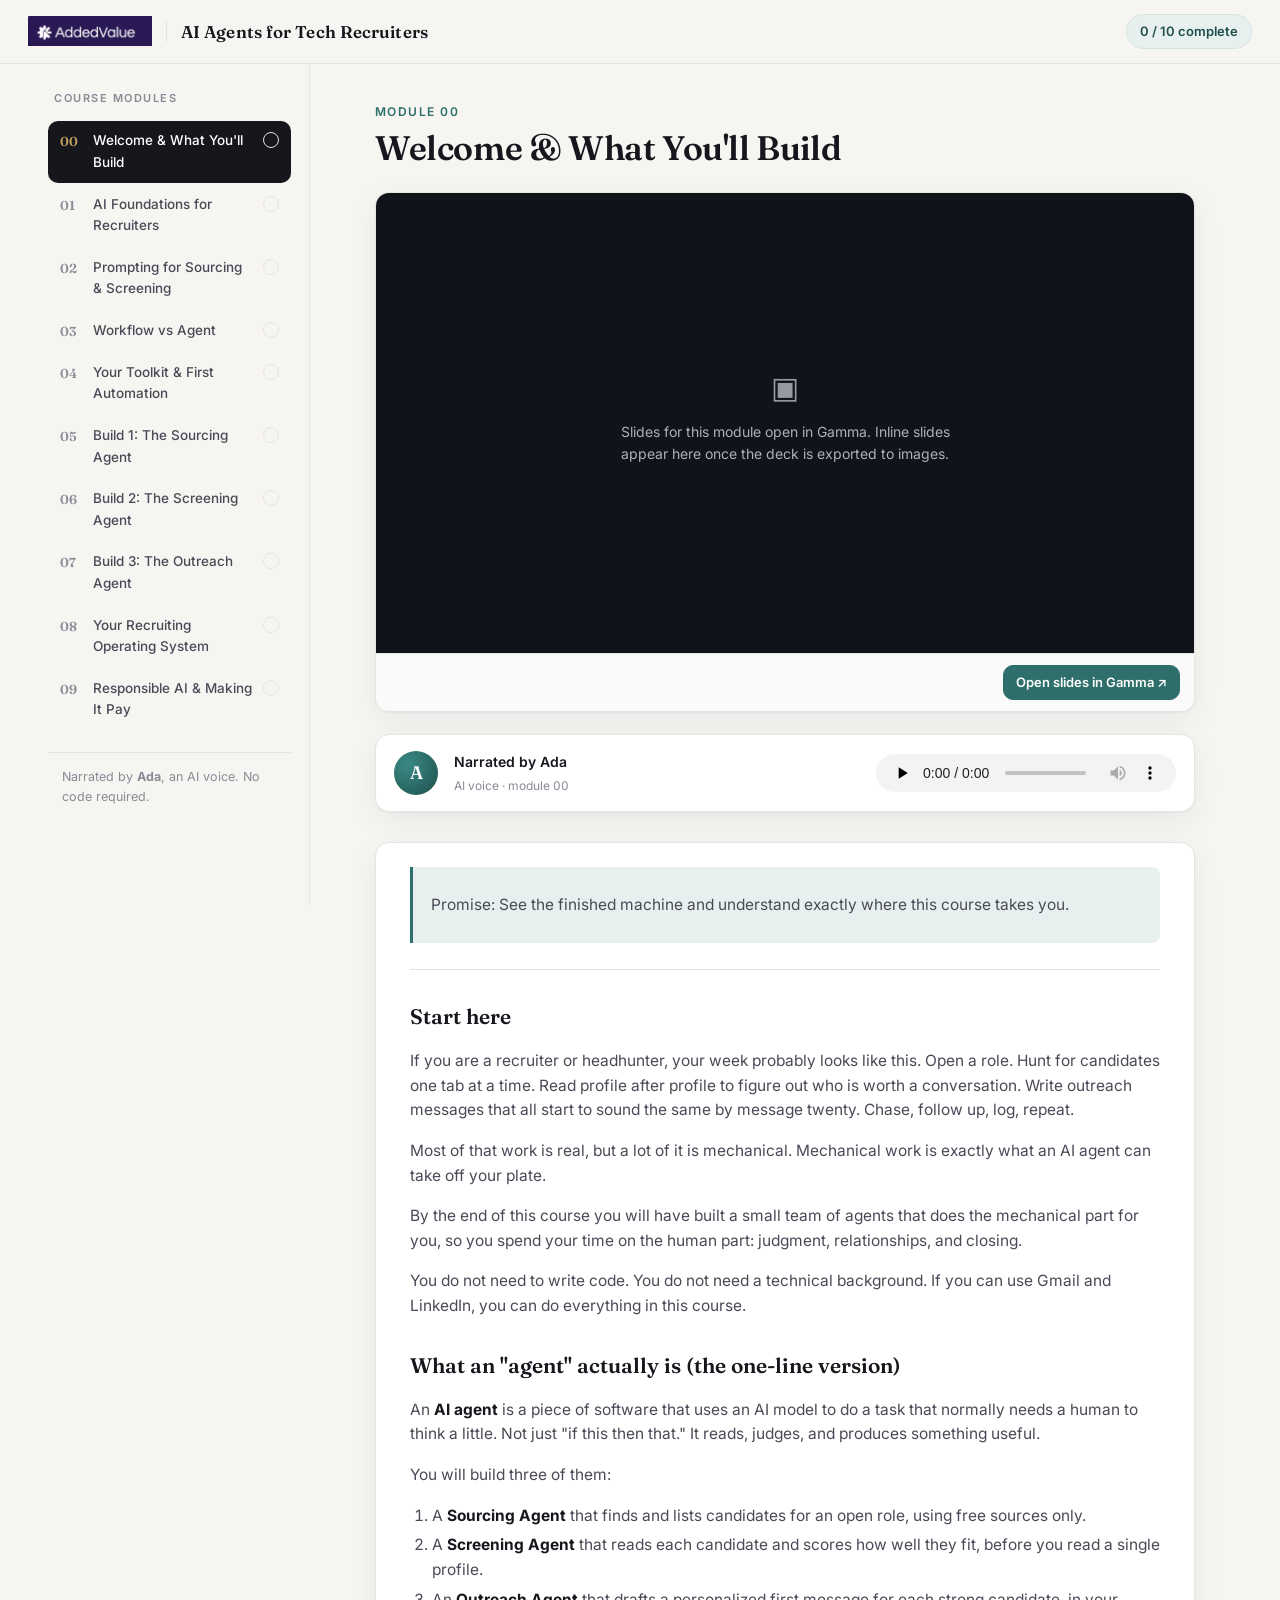
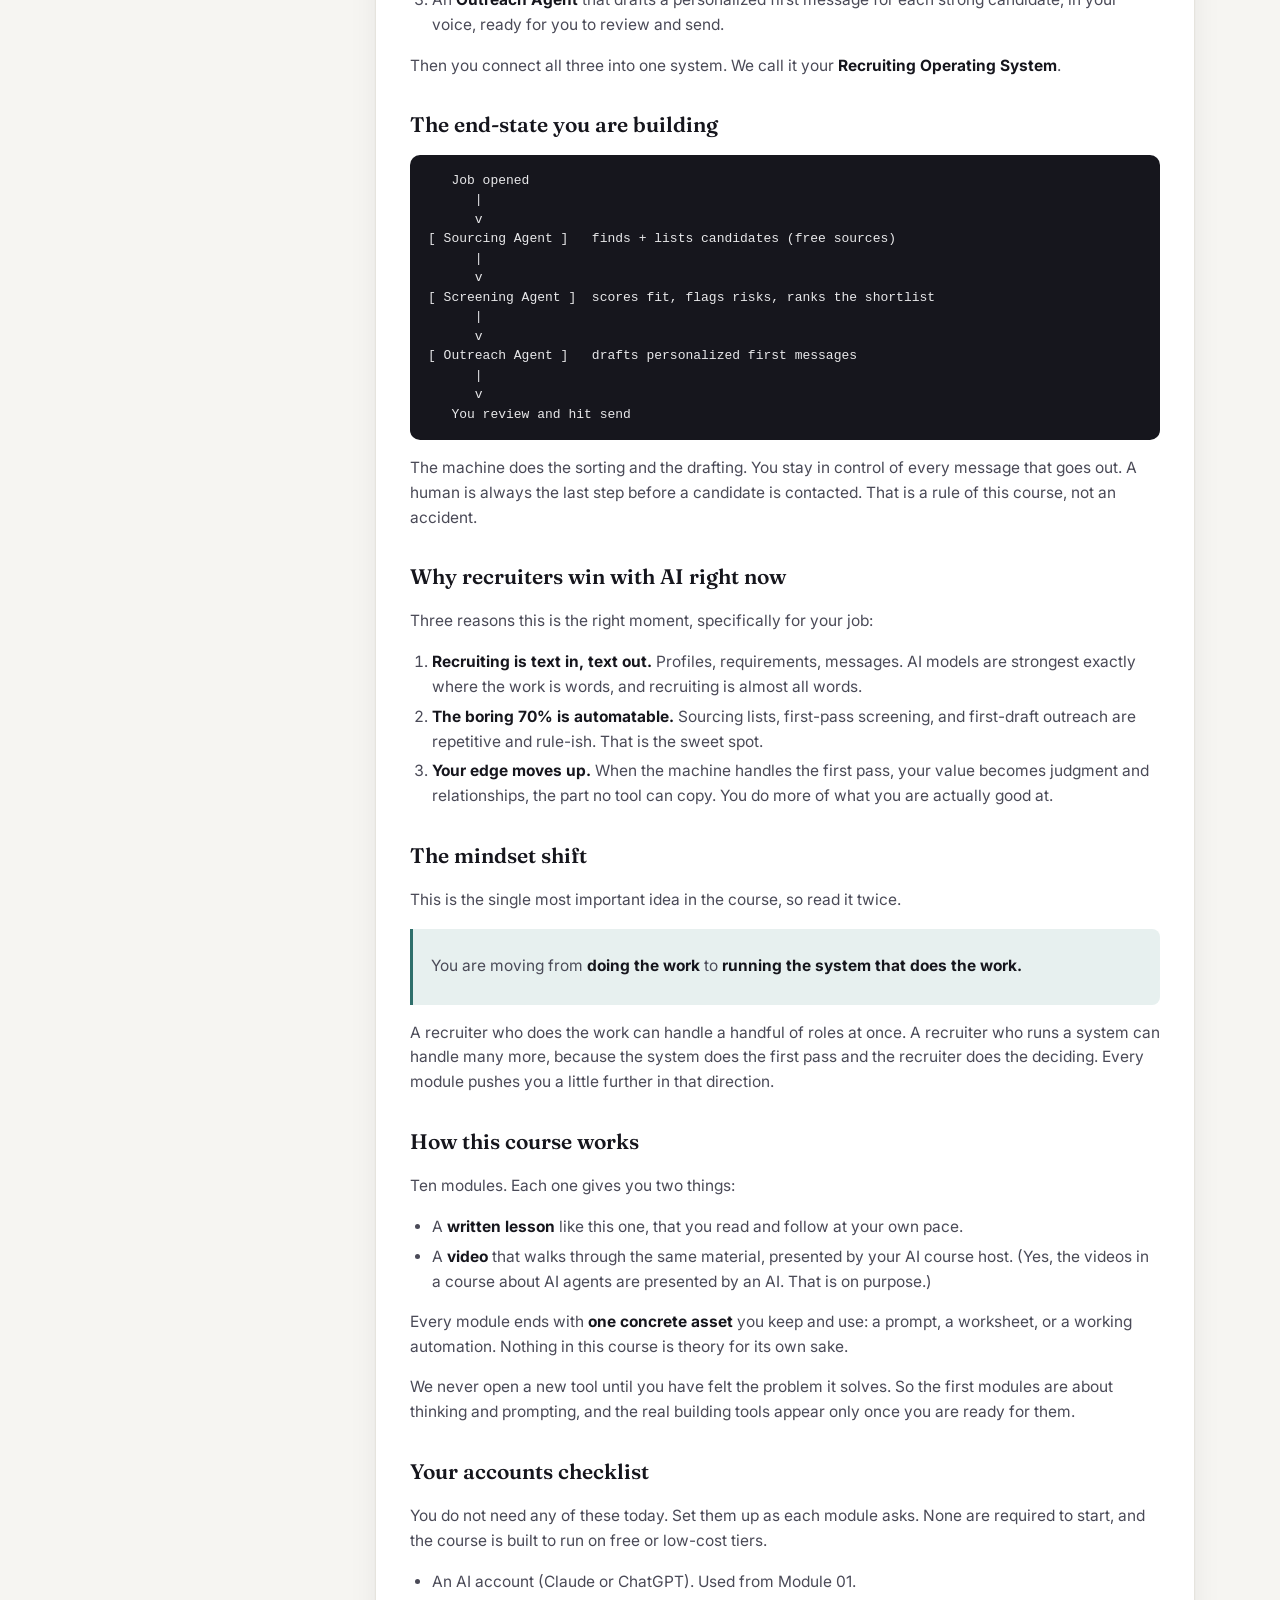
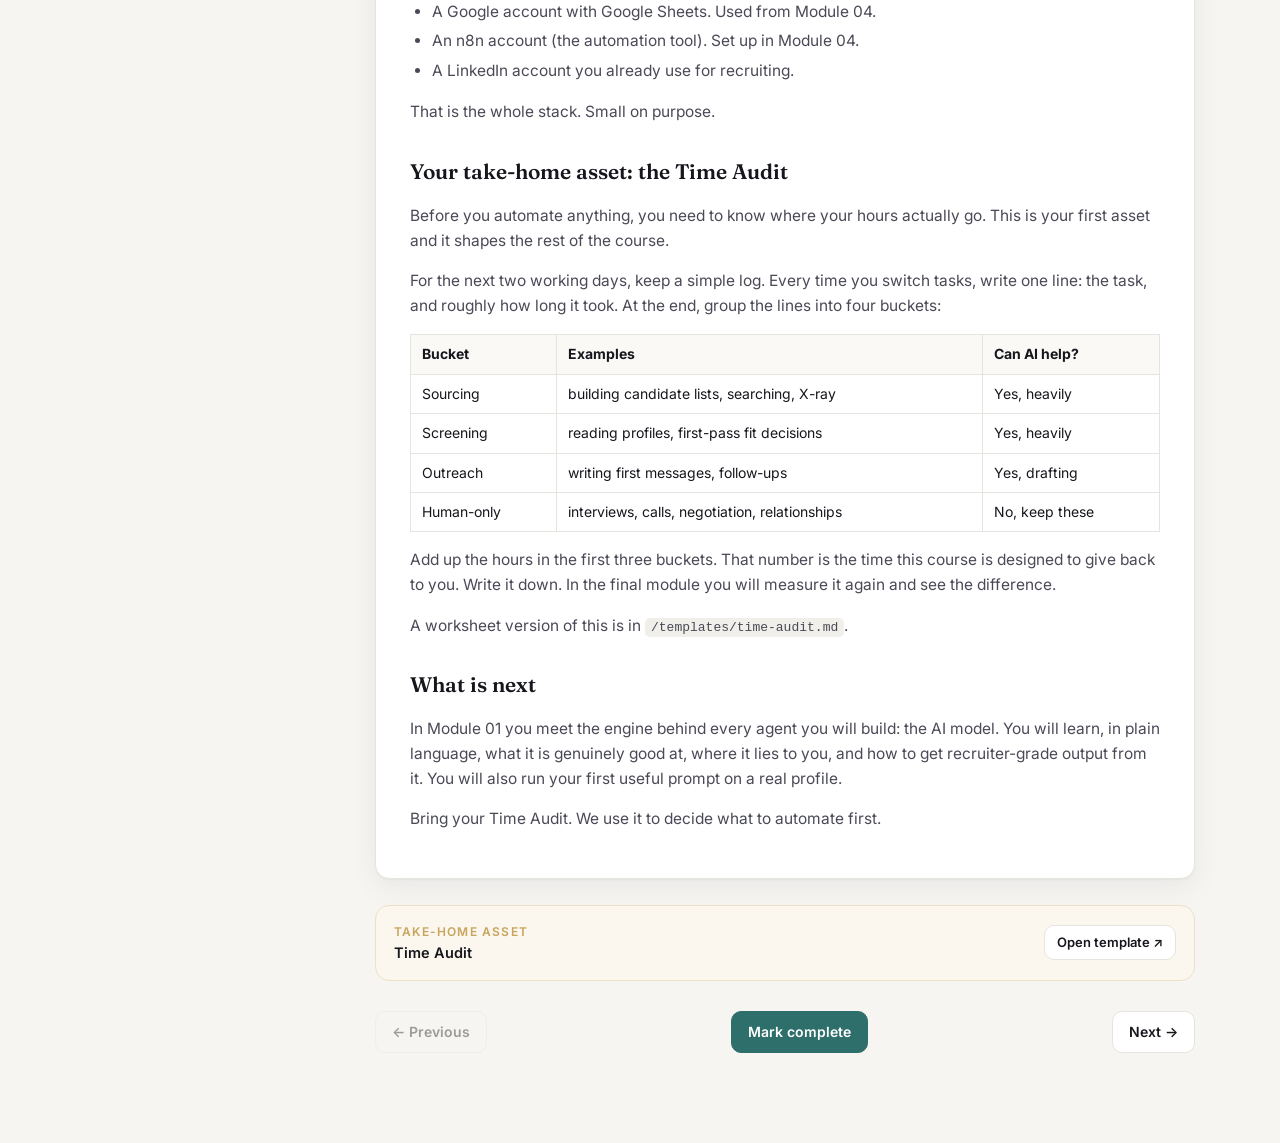
==== index.html @ 980ba3a7 "AI Agents for Tech Recruiters course site (MVP): 10 modules, Ada narration, learner-paced player Co-" ====
<!DOCTYPE html>
<html lang="en">
<head>
  <meta charset="UTF-8" />
  <meta name="viewport" content="width=device-width, initial-scale=1.0" />
  <title>AI Agents for Tech Recruiters &mdash; AddedValue</title>
  <meta name="description" content="From zero to your own recruiting agent. A hands-on course for recruiters, narrated by Ada." />
  <link rel="preconnect" href="https://fonts.googleapis.com" />
  <link rel="preconnect" href="https://fonts.gstatic.com" crossorigin />
  <link href="https://fonts.googleapis.com/css2?family=Fraunces:opsz,wght@9..144,500;9..144,600&family=Inter:wght@400;500;600&display=swap" rel="stylesheet" />
  <link rel="stylesheet" href="styles.css" />
</head>
<body>
  <header class="topbar">
    <div class="brand">
      <img src="assets/addedvalue-logo.png" alt="AddedValue" class="brand-logo" />
      <span class="brand-divider"></span>
      <span class="brand-course">AI Agents for Tech Recruiters</span>
    </div>
    <div class="progress-pill" id="progressPill" aria-live="polite">0 / 10 complete</div>
  </header>

  <div class="layout">
    <aside class="sidebar" id="sidebar" aria-label="Modules">
      <p class="sidebar-eyebrow">Course modules</p>
      <nav id="moduleNav"></nav>
      <p class="sidebar-foot">Narrated by <strong>Ada</strong>, an AI voice. No code required.</p>
    </aside>

    <main class="content" id="content">
      <!-- module view injected here -->
    </main>
  </div>

  <script src="data/modules.js"></script>
  <script src="app.js"></script>
</body>
</html>
---- styles.css ----
:root {
  --ink: #16161d;
  --ink-soft: #4a4a57;
  --ink-faint: #8a8a96;
  --paper: #f6f5f2;
  --card: #ffffff;
  --line: #e6e4de;
  --accent: #2f6f6b;        /* deep teal */
  --accent-soft: #e7f0ef;
  --accent-ink: #1f4f4c;
  --gold: #c8a45c;
  --radius: 14px;
  --shadow: 0 1px 2px rgba(22,22,29,.04), 0 8px 30px rgba(22,22,29,.06);
  --maxw: 820px;
}

* { box-sizing: border-box; }
html, body { margin: 0; padding: 0; }
body {
  font-family: "Inter", system-ui, -apple-system, "Segoe UI", sans-serif;
  color: var(--ink);
  background: var(--paper);
  line-height: 1.6;
  -webkit-font-smoothing: antialiased;
}

/* ---------- Top bar ---------- */
.topbar {
  position: sticky; top: 0; z-index: 20;
  display: flex; align-items: center; justify-content: space-between;
  gap: 16px;
  padding: 14px 28px;
  background: rgba(246,245,242,.85);
  backdrop-filter: saturate(140%) blur(10px);
  border-bottom: 1px solid var(--line);
}
.brand { display: flex; align-items: center; gap: 14px; min-width: 0; }
.brand-logo { height: 30px; width: auto; display: block; }
.brand-divider { width: 1px; height: 22px; background: var(--line); }
.brand-course {
  font-family: "Fraunces", Georgia, serif;
  font-weight: 600; font-size: 17px; letter-spacing: .1px;
  white-space: nowrap; overflow: hidden; text-overflow: ellipsis;
}
.progress-pill {
  font-size: 13px; font-weight: 600; color: var(--accent-ink);
  background: var(--accent-soft); border: 1px solid #d4e4e2;
  padding: 6px 13px; border-radius: 999px; white-space: nowrap;
}

/* ---------- Layout ---------- */
.layout {
  display: grid;
  grid-template-columns: 290px 1fr;
  align-items: start;
  max-width: 1240px; margin: 0 auto;
}
.sidebar {
  position: sticky; top: 59px;
  height: calc(100vh - 59px);
  overflow-y: auto;
  padding: 26px 18px 26px 28px;
  border-right: 1px solid var(--line);
}
.sidebar-eyebrow {
  font-size: 11px; font-weight: 600; letter-spacing: .14em; text-transform: uppercase;
  color: var(--ink-faint); margin: 0 0 14px 6px;
}
.sidebar-foot {
  margin-top: 22px; padding: 14px 14px; border-top: 1px solid var(--line);
  font-size: 12.5px; color: var(--ink-faint);
}

/* ---------- Module nav ---------- */
.mod-link {
  display: flex; align-items: flex-start; gap: 11px;
  padding: 9px 12px; margin-bottom: 2px;
  border-radius: 10px; cursor: pointer;
  color: var(--ink-soft); text-decoration: none;
  transition: background .15s ease, color .15s ease;
}
.mod-link:hover { background: #efeee9; color: var(--ink); }
.mod-link.active { background: var(--ink); color: #fff; }
.mod-link.active .mod-num { color: var(--gold); }
.mod-num {
  font-family: "Fraunces", serif; font-weight: 600; font-size: 13px;
  color: var(--ink-faint); min-width: 22px; padding-top: 1px;
}
.mod-title { font-size: 13.5px; font-weight: 500; }
.mod-check {
  margin-left: auto; width: 16px; height: 16px; flex: none; margin-top: 2px;
  border-radius: 50%; border: 1.5px solid var(--line);
  display: grid; place-items: center; font-size: 10px; color: transparent;
}
.mod-link.done .mod-check { background: var(--accent); border-color: var(--accent); color: #fff; }
.mod-link.active.done .mod-check { background: var(--gold); border-color: var(--gold); }

/* ---------- Content ---------- */
.content { padding: 38px 40px 90px; }
.view { max-width: var(--maxw); margin: 0 auto; }
.eyebrow {
  font-size: 12px; font-weight: 600; letter-spacing: .12em; text-transform: uppercase;
  color: var(--accent); margin: 0 0 8px;
}
.view h1 {
  font-family: "Fraunces", Georgia, serif; font-weight: 600;
  font-size: 34px; line-height: 1.15; letter-spacing: -.4px; margin: 0 0 24px;
}

/* slide panel */
.slides {
  background: var(--card); border: 1px solid var(--line);
  border-radius: var(--radius); box-shadow: var(--shadow);
  overflow: hidden; margin-bottom: 22px;
}
.slides-stage {
  position: relative; aspect-ratio: 16 / 9; background: #11131a;
  display: grid; place-items: center;
}
.slides-stage img { width: 100%; height: 100%; object-fit: contain; display: block; }
.slides-empty {
  text-align: center; color: #cdd3da; padding: 26px;
}
.slides-empty .ico { font-size: 30px; opacity: .7; }
.slides-empty p { margin: 10px 0 18px; font-size: 14px; color: #aab2bc; max-width: 360px; }
.slides-bar {
  display: flex; align-items: center; gap: 12px;
  padding: 11px 14px; border-top: 1px solid var(--line); background: #fafafa;
}
.slide-count { font-size: 12.5px; color: var(--ink-faint); font-variant-numeric: tabular-nums; }
.spacer { flex: 1; }

/* audio */
.audio-card {
  display: flex; align-items: center; gap: 16px;
  background: var(--card); border: 1px solid var(--line);
  border-radius: var(--radius); box-shadow: var(--shadow);
  padding: 16px 18px; margin-bottom: 30px;
}
.ada-badge {
  flex: none; width: 44px; height: 44px; border-radius: 50%;
  background: radial-gradient(circle at 30% 30%, #3a8a85, #1f4f4c);
  color: #fff; display: grid; place-items: center;
  font-family: "Fraunces", serif; font-weight: 600; font-size: 18px;
}
.audio-meta { display: flex; flex-direction: column; gap: 2px; }
.audio-meta .who { font-weight: 600; font-size: 14px; }
.audio-meta .sub { font-size: 12px; color: var(--ink-faint); }
.audio-card audio { margin-left: auto; height: 38px; }

/* lesson */
.lesson {
  background: var(--card); border: 1px solid var(--line);
  border-radius: var(--radius); box-shadow: var(--shadow);
  padding: 8px 34px 30px;
}
.lesson h1 { display: none; } /* module title already shown above */
.lesson h2 {
  font-family: "Fraunces", serif; font-weight: 600; font-size: 21px;
  margin: 30px 0 10px; padding-bottom: 0;
}
.lesson h3 { font-size: 16px; font-weight: 600; margin: 22px 0 6px; }
.lesson p, .lesson li { color: var(--ink-soft); font-size: 15.5px; }
.lesson ul, .lesson ol { padding-left: 22px; }
.lesson li { margin: 5px 0; }
.lesson strong { color: var(--ink); }
.lesson blockquote {
  margin: 16px 0; padding: 10px 18px; border-left: 3px solid var(--accent);
  background: var(--accent-soft); border-radius: 0 8px 8px 0;
  color: var(--accent-ink); font-size: 14.5px;
}
.lesson code {
  background: #f0efe9; padding: 2px 6px; border-radius: 5px;
  font-size: 13px; font-family: ui-monospace, "SFMono-Regular", Menlo, monospace;
}
.lesson pre {
  background: #16161d; color: #e8e8ea; padding: 16px 18px;
  border-radius: 10px; overflow-x: auto; font-size: 13px; line-height: 1.5;
}
.lesson pre code { background: none; padding: 0; color: inherit; }
.lesson table { border-collapse: collapse; width: 100%; margin: 16px 0; font-size: 14px; }
.lesson th, .lesson td { border: 1px solid var(--line); padding: 8px 11px; text-align: left; }
.lesson th { background: #faf9f6; }
.lesson hr { border: none; border-top: 1px solid var(--line); margin: 26px 0; }

/* buttons */
.btn {
  display: inline-flex; align-items: center; gap: 8px;
  font: inherit; font-size: 14px; font-weight: 600;
  padding: 9px 16px; border-radius: 10px; cursor: pointer;
  border: 1px solid var(--line); background: var(--card); color: var(--ink);
  text-decoration: none; transition: all .15s ease;
}
.btn:hover { border-color: #cfcdc6; background: #fbfbf9; }
.btn:disabled { opacity: .4; cursor: not-allowed; }
.btn-accent { background: var(--accent); border-color: var(--accent); color: #fff; }
.btn-accent:hover { background: var(--accent-ink); border-color: var(--accent-ink); }
.btn-ghost { background: transparent; }
.btn-sm { padding: 6px 12px; font-size: 13px; }

/* take-home */
.takehome {
  display: flex; align-items: center; gap: 14px;
  margin: 26px 0 0; padding: 16px 18px;
  background: #fbf7ee; border: 1px solid #ece0c7; border-radius: var(--radius);
}
.takehome .label { font-size: 12px; font-weight: 600; letter-spacing: .1em; text-transform: uppercase; color: var(--gold); }
.takehome .name { font-weight: 600; font-size: 14.5px; }

/* footer nav */
.pager {
  display: flex; justify-content: space-between; align-items: center; gap: 14px;
  max-width: var(--maxw); margin: 30px auto 0;
}

/* responsive */
@media (max-width: 860px) {
  .layout { grid-template-columns: 1fr; }
  .sidebar { position: static; height: auto; border-right: none; border-bottom: 1px solid var(--line); }
  .content { padding: 26px 20px 70px; }
  .view h1 { font-size: 27px; }
  .lesson { padding: 6px 18px 24px; }
  .audio-card audio { width: 160px; }
}
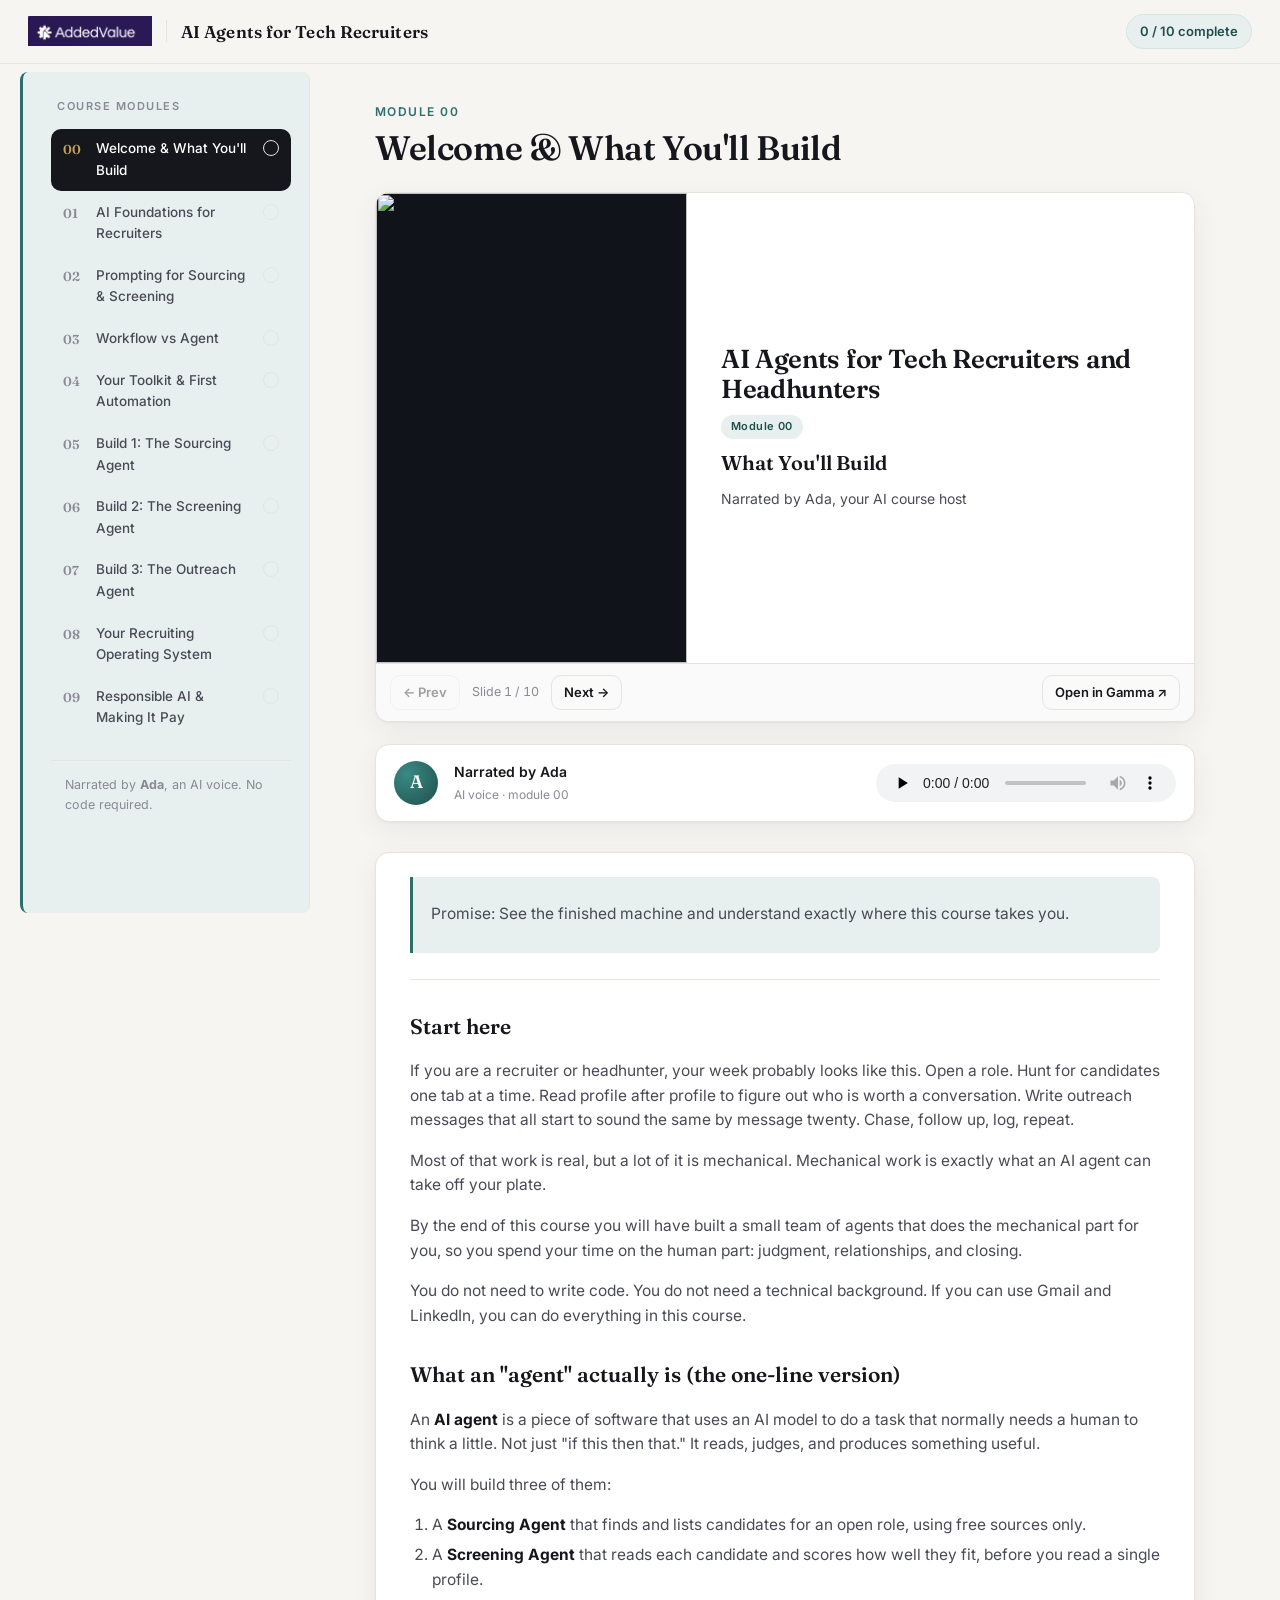
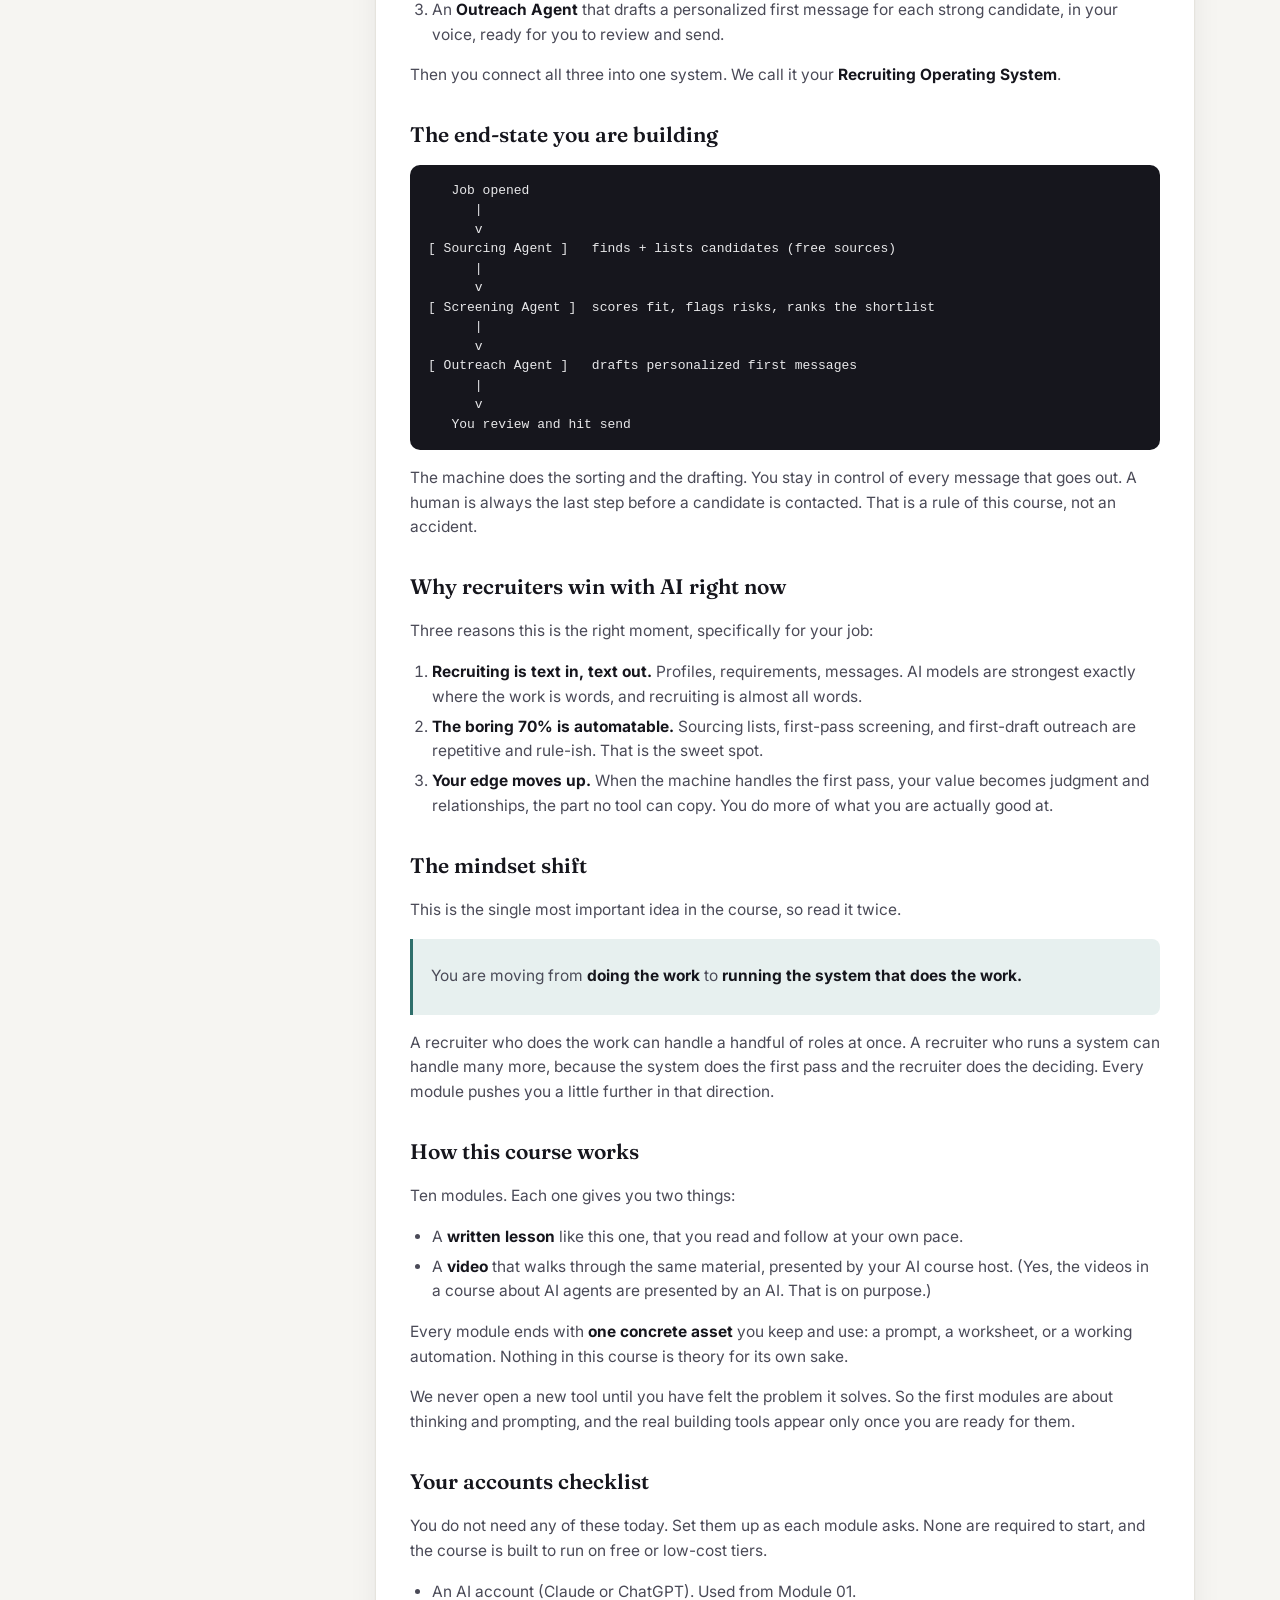
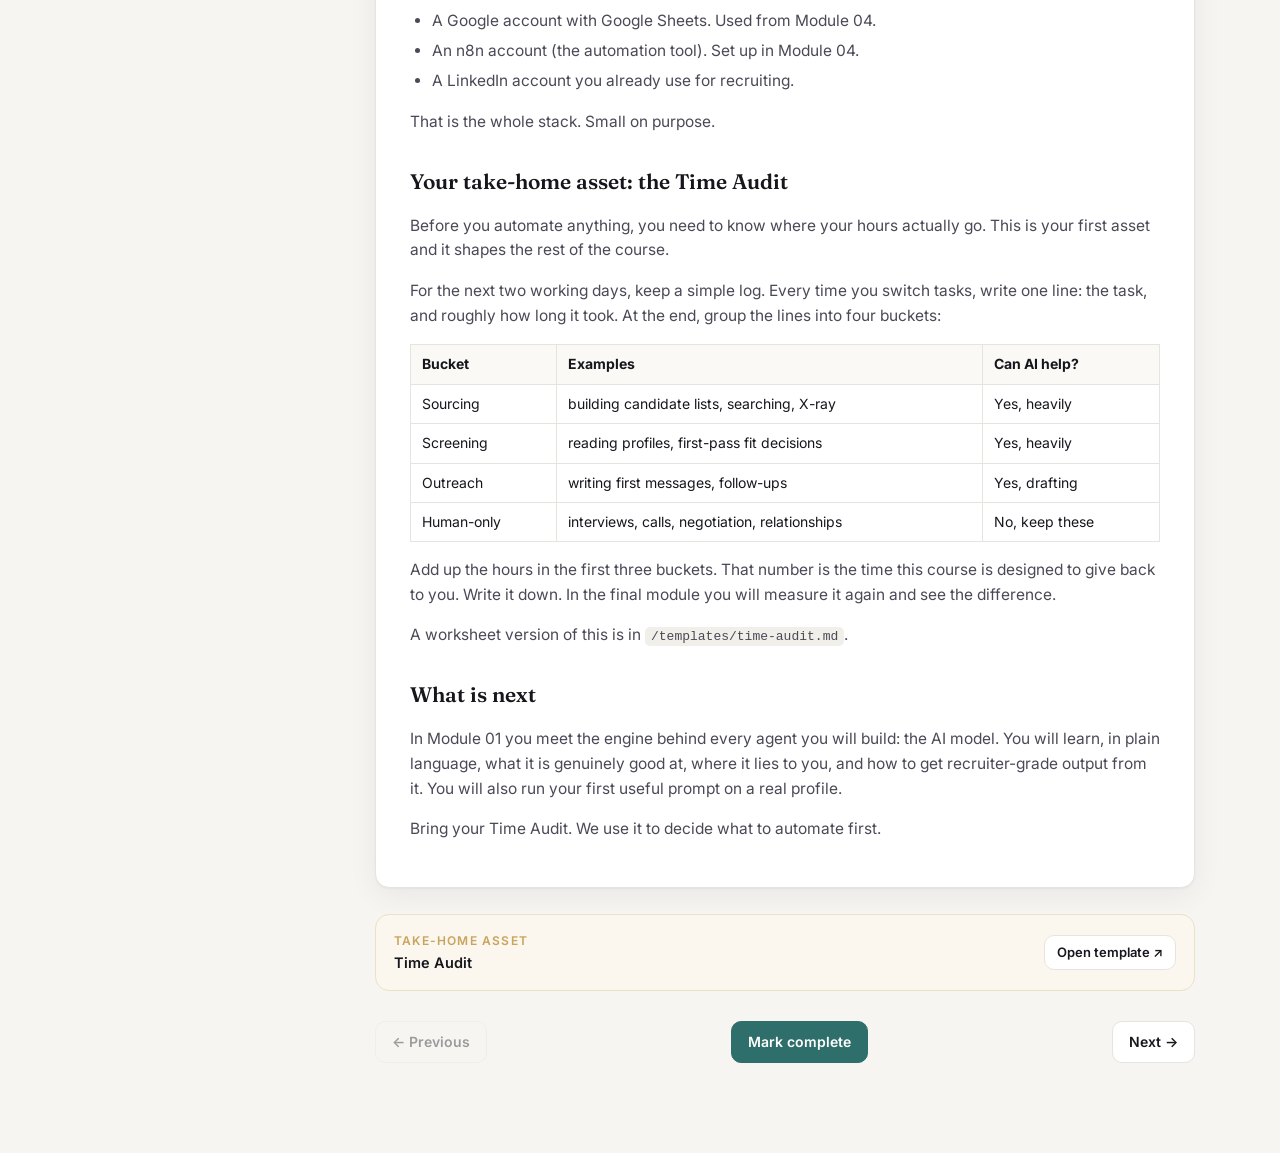
==== commit 21af1bc6: "Add inline Gamma slides: 101 slides across 10 modules, rendered from deck content with real Gamma CD" ====
--- a/index.html
+++ b/index.html
@@ -33,6 +33,7 @@
   </div>
 
   <script src="data/modules.js"></script>
+  <script src="data/slides.js"></script>
   <script src="app.js"></script>
 </body>
 </html>
--- a/styles.css
+++ b/styles.css
@@ -130,6 +130,67 @@
 .slide-count { font-size: 12.5px; color: var(--ink-faint); font-variant-numeric: tabular-nums; }
 .spacer { flex: 1; }
 
+/* ---------- inline HTML slides (rendered from Gamma content) ---------- */
+.slides-stage.html { aspect-ratio: auto; background: #fff; color: var(--ink); display: block; overflow: auto; }
+.slide-holder { display: block; }
+.slide { display: flex; min-height: 470px; }
+.slide-art { flex: 0 0 38%; background: #11131a; overflow: hidden; }
+.slide-art img { width: 100%; height: 100%; object-fit: cover; display: block; }
+.slide-right .slide-art { order: 2; }
+.slide-body {
+  flex: 1 1 auto; min-width: 0; padding: 30px 34px;
+  display: flex; flex-direction: column; justify-content: center; gap: 9px;
+}
+.slide-full .slide-body { max-width: 780px; margin: 0 auto; }
+
+.slide-body h1 { font-family: "Fraunces", Georgia, serif; font-weight: 600; font-size: 26px; line-height: 1.16; letter-spacing: -.3px; margin: 0; }
+.slide-body h4 { font-size: 14px; font-weight: 600; margin: 0 0 2px; }
+.slide-body p { font-size: 14px; color: var(--ink-soft); margin: 3px 0; line-height: 1.55; }
+.slide-body img { max-width: 100%; border-radius: 10px; display: block; }
+
+display { display: block; font-family: "Fraunces", serif; font-weight: 600; font-size: 20px; line-height: 1.1; margin: 2px 0; }
+display[size="lg"] { font-size: 30px; }
+display[size="sm"] { font-size: 16px; }
+
+labels { display: flex; flex-wrap: wrap; gap: 6px; margin: 2px 0; }
+label { display: inline-block; font-size: 11px; font-weight: 600; letter-spacing: .04em; padding: 3px 10px; border-radius: 999px; background: var(--accent-soft); color: var(--accent-ink); }
+label[variant="outline"] { background: transparent; border: 1px solid var(--line); color: var(--ink-soft); }
+
+smart-layout { display: grid; grid-template-columns: repeat(auto-fit, minmax(150px, 1fr)); gap: 10px; margin: 8px 0; }
+smart-layout-item { display: flex; gap: 9px; align-items: flex-start; background: #faf9f6; border: 1px solid var(--line); border-radius: 10px; padding: 11px 13px; }
+smart-layout-item > div { min-width: 0; }
+
+columns { display: flex; gap: 20px; align-items: center; width: 100%; }
+columns > div { min-width: 0; }
+
+aside { display: block; margin: 8px 0; padding: 10px 14px; border-radius: 8px; background: var(--accent-soft); border-left: 3px solid var(--accent); color: var(--accent-ink); font-size: 13.5px; }
+aside p { margin: 0; color: inherit; font-size: 13.5px; }
+aside[variant="success"] { background: #eaf6ee; border-left-color: #3a9d5d; color: #1f6b3b; }
+
+.g-info { max-width: 100%; border-radius: 12px; }
+.g-icon { width: 18px; height: 18px; flex: none; vertical-align: middle; }
+.g-diagram { display: flex; flex-wrap: wrap; gap: 8px; align-items: center; margin: 10px 0; }
+.g-step { display: flex; align-items: center; gap: 7px; background: #faf9f6; border: 1px solid var(--line); border-radius: 999px; padding: 6px 13px; font-size: 13px; font-weight: 600; }
+
+aside[variant="warning"], aside[variant="caution"] { background: #fcf3e6; border-left-color: var(--gold); color: #8a6418; }
+.slide-body blockquote { margin: 8px 0; padding: 8px 16px; border-left: 3px solid var(--gold); background: #fbf7ee; border-radius: 0 8px 8px 0; font-family: "Fraunces", serif; font-size: 16px; font-style: italic; color: var(--ink); }
+.slide-body blockquote p { margin: 0; color: inherit; font-size: 16px; }
+.slide-body pre { background: #16161d; color: #e8e8ea; padding: 12px 14px; border-radius: 9px; overflow-x: auto; font-size: 12px; line-height: 1.45; margin: 6px 0; }
+.slide-body pre code { background: none; padding: 0; color: inherit; font-family: ui-monospace, Menlo, monospace; }
+.slide-body ul { margin: 4px 0; padding-left: 20px; }
+.slide-body li { font-size: 13.5px; color: var(--ink-soft); margin: 2px 0; }
+.slide-body table { border-collapse: collapse; width: 100%; font-size: 12.5px; margin: 6px 0; }
+.slide-body th, .slide-body td { border: 1px solid var(--line); padding: 6px 9px; text-align: left; }
+.slide-body td p { margin: 0; font-size: 12.5px; }
+smart-layout[variant="stats"] smart-layout-item[label]::before { content: attr(label); display: block; font-family: "Fraunces", serif; font-weight: 600; font-size: 22px; color: var(--accent); margin-bottom: 2px; }
+
+@media (max-width: 860px) {
+  .slide { flex-direction: column; min-height: 0; }
+  .slide-art { flex-basis: 190px; }
+  .slide-right .slide-art { order: 0; }
+  .slide-body { padding: 22px 20px; }
+}
+
 /* audio */
 .audio-card {
   display: flex; align-items: center; gap: 16px;
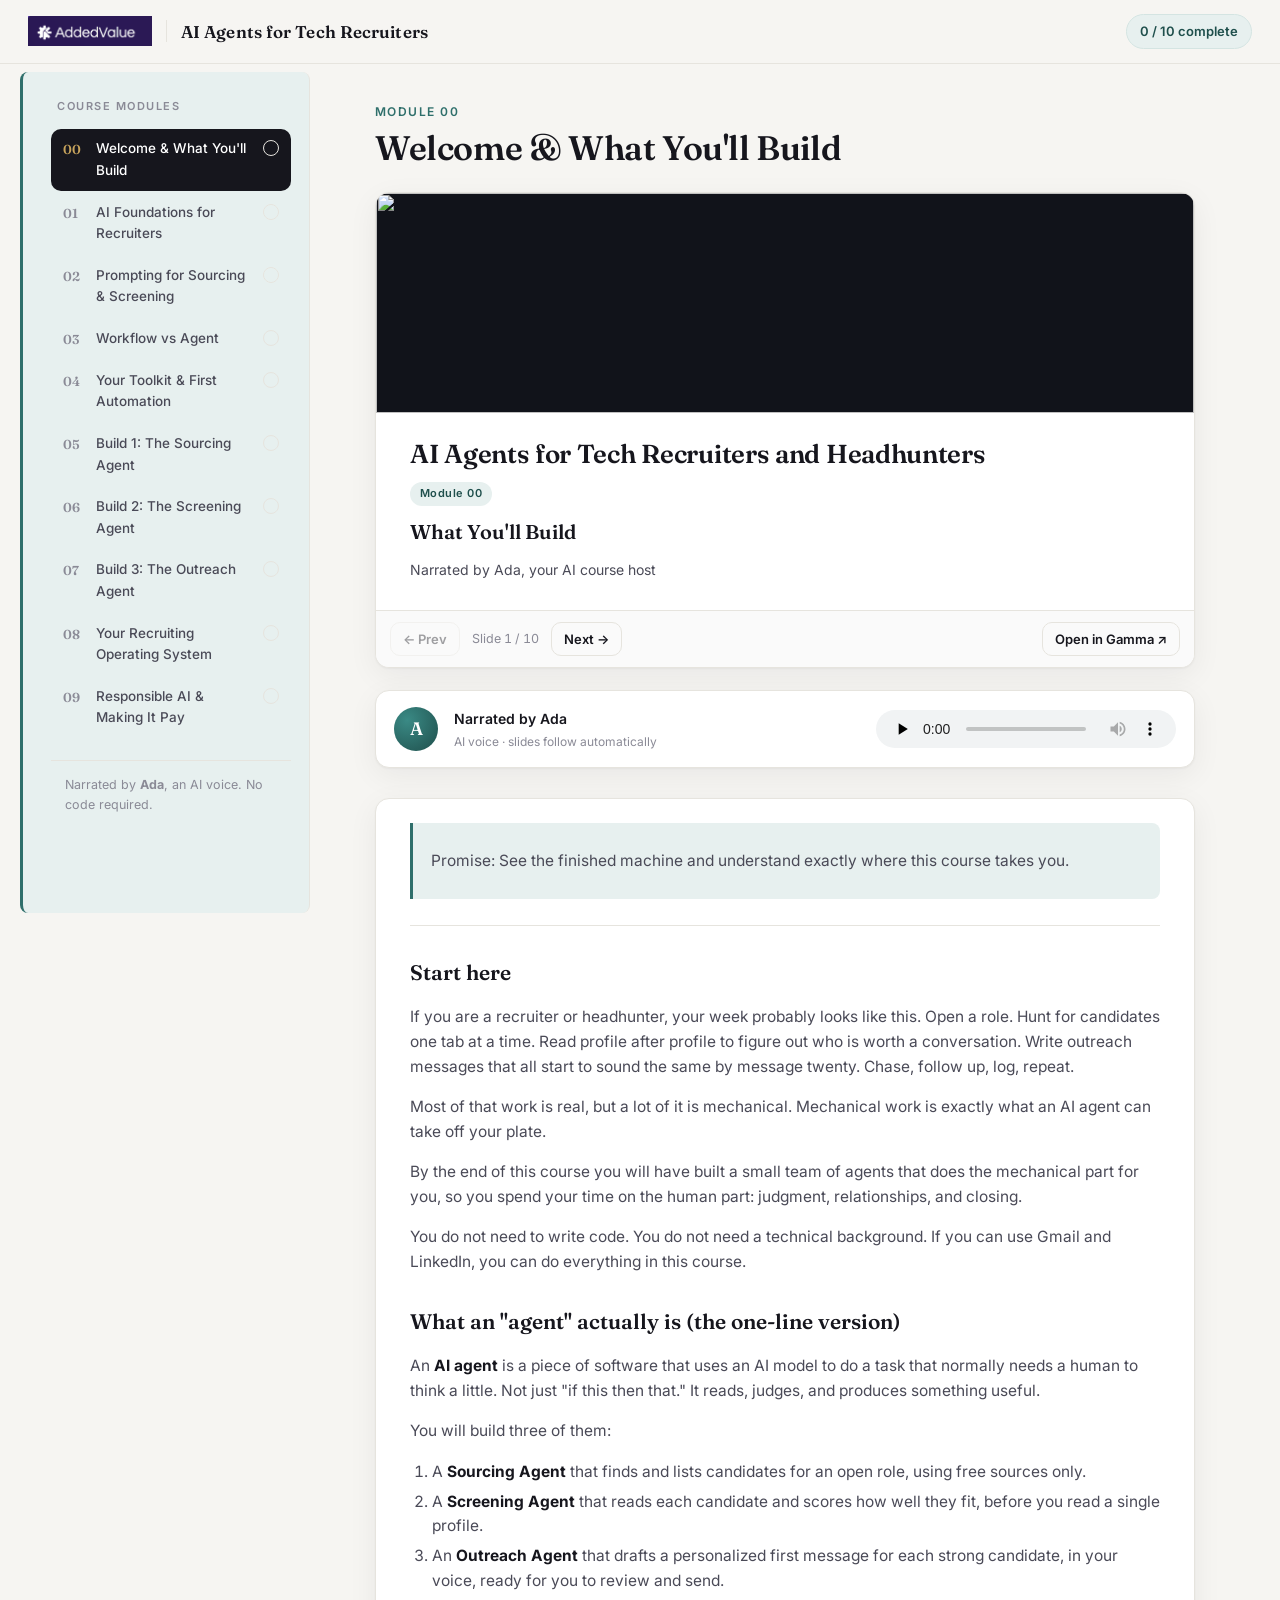
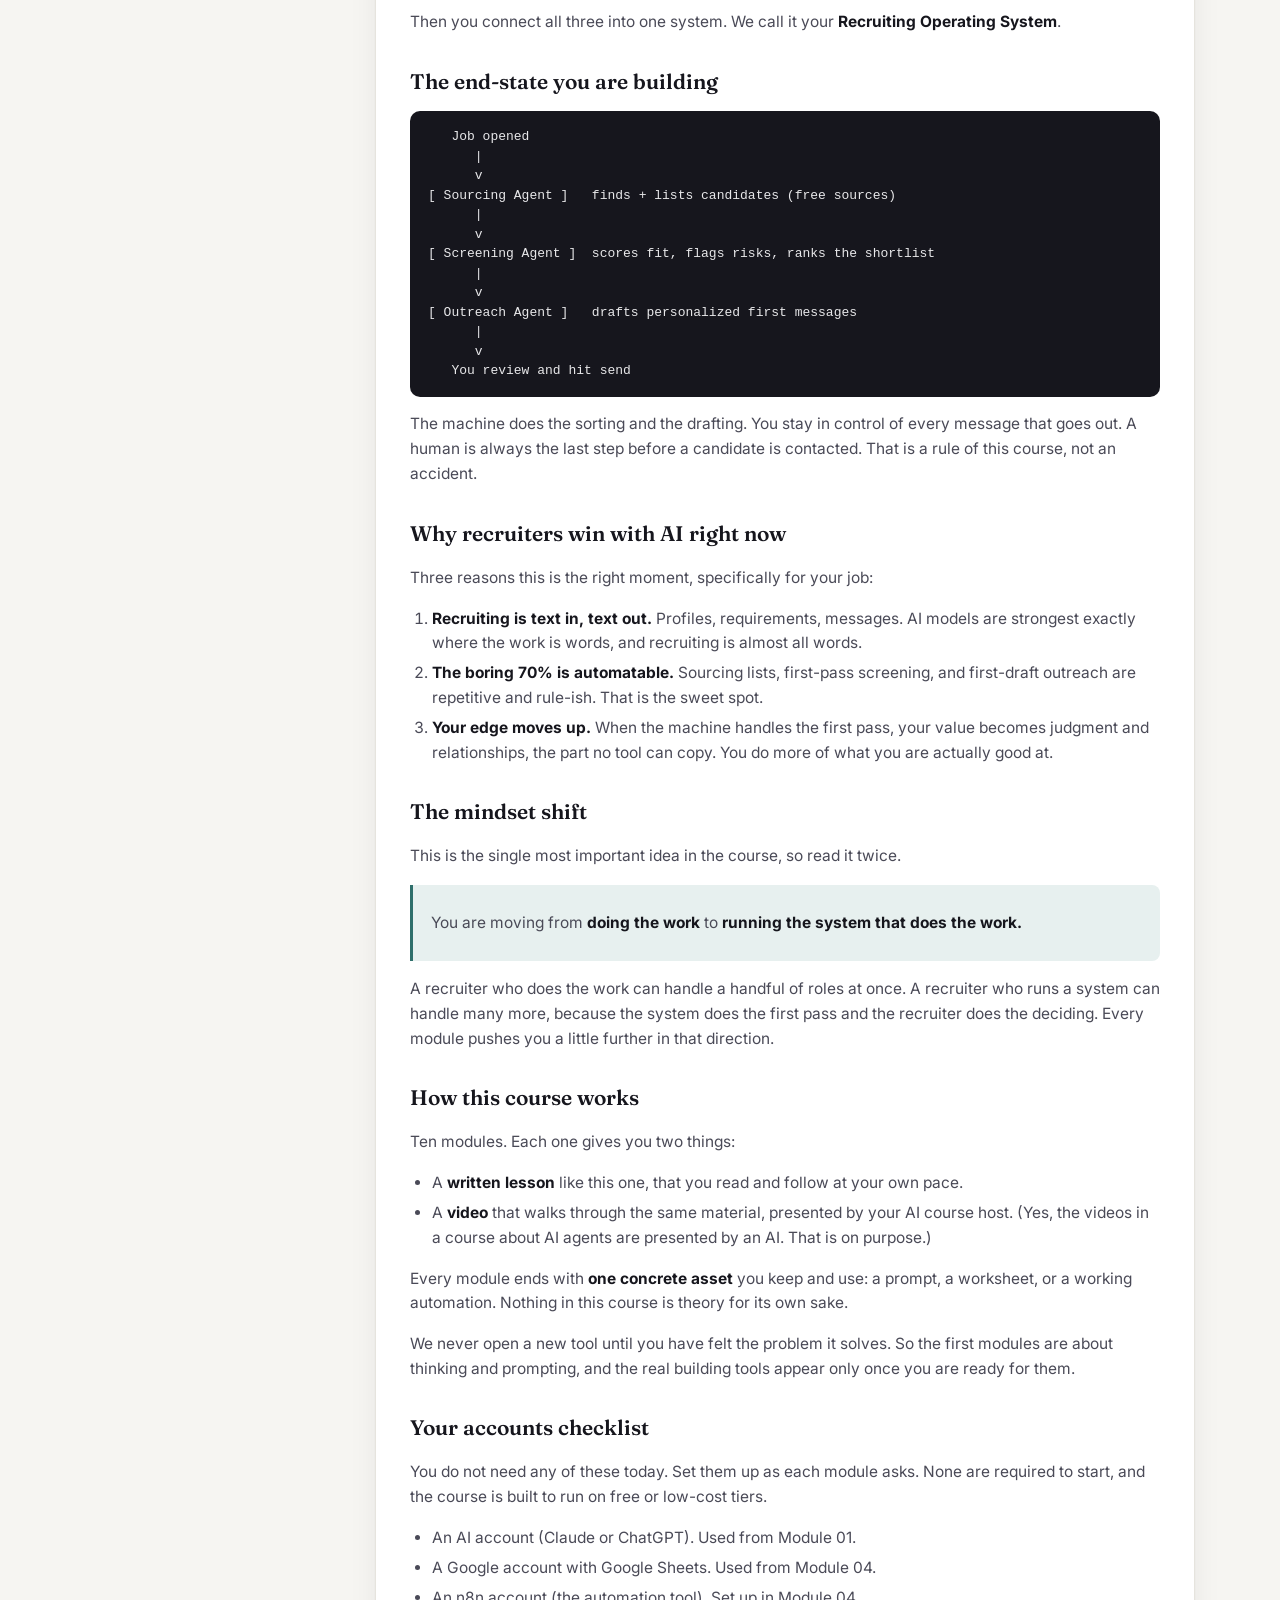
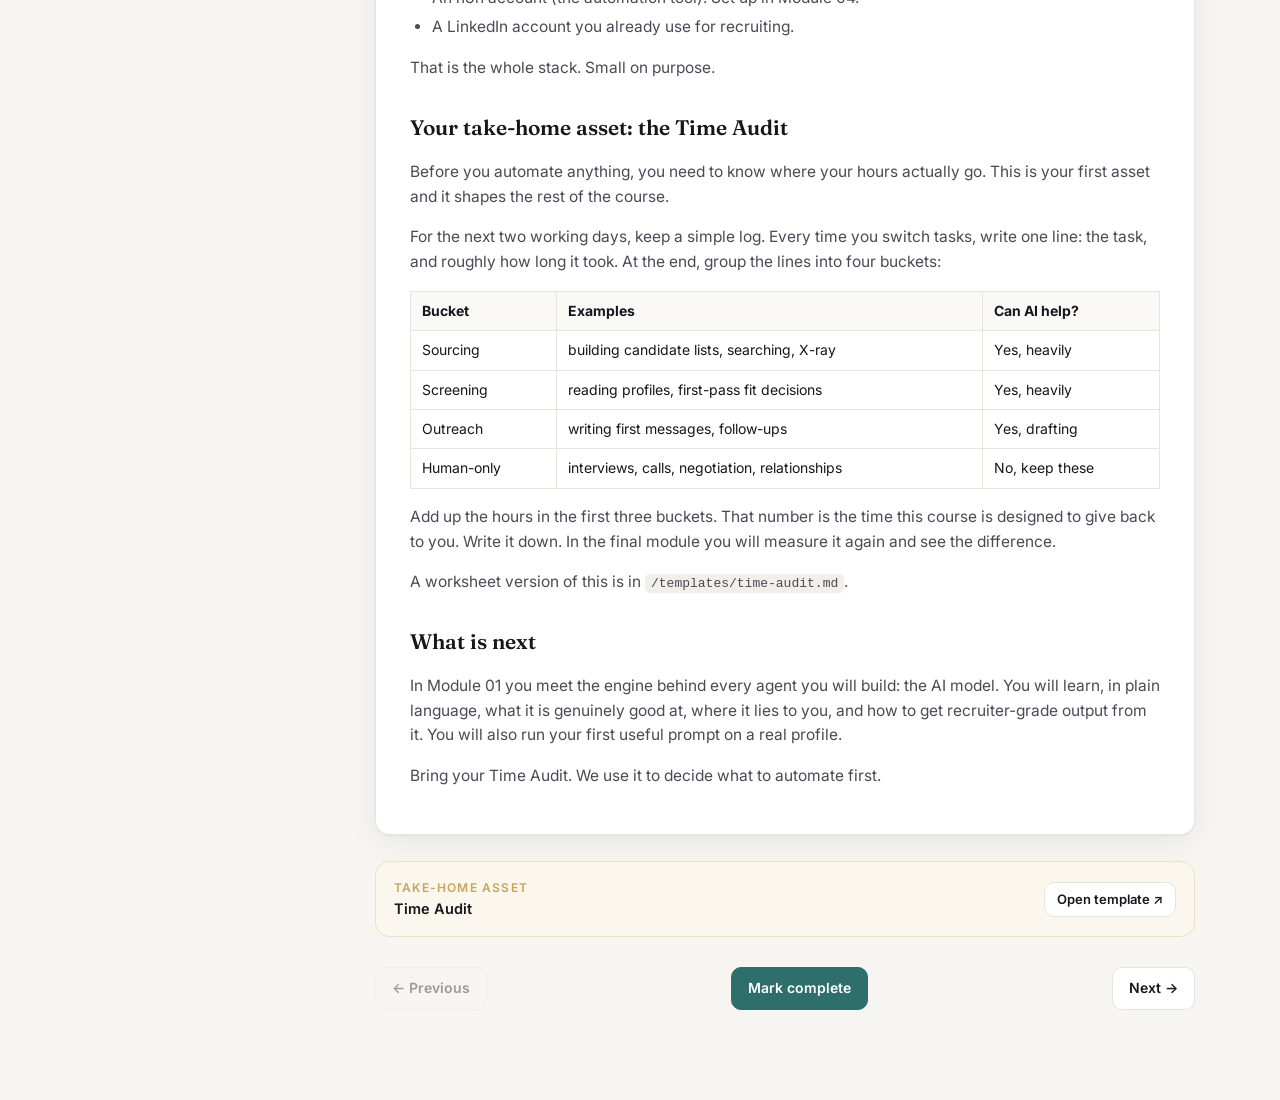
==== commit 560d16a4: "Robust slide sync (timeupdate + interval ticker) and cache-bust assets (?v=3)" ====
--- a/index.html
+++ b/index.html
@@ -8,7 +8,7 @@
   <link rel="preconnect" href="https://fonts.googleapis.com" />
   <link rel="preconnect" href="https://fonts.gstatic.com" crossorigin />
   <link href="https://fonts.googleapis.com/css2?family=Fraunces:opsz,wght@9..144,500;9..144,600&family=Inter:wght@400;500;600&display=swap" rel="stylesheet" />
-  <link rel="stylesheet" href="styles.css" />
+  <link rel="stylesheet" href="styles.css?v=3" />
 </head>
 <body>
   <header class="topbar">
@@ -32,8 +32,8 @@
     </main>
   </div>
 
-  <script src="data/modules.js"></script>
-  <script src="data/slides.js"></script>
-  <script src="app.js"></script>
+  <script src="data/modules.js?v=3"></script>
+  <script src="data/slides.js?v=3"></script>
+  <script src="app.js?v=3"></script>
 </body>
 </html>
--- a/styles.css
+++ b/styles.css
@@ -117,7 +117,7 @@
   position: relative; aspect-ratio: 16 / 9; background: #11131a;
   display: grid; place-items: center;
 }
-.slides-stage img { width: 100%; height: 100%; object-fit: contain; display: block; }
+.slides-stage:not(.html) > img { width: 100%; height: 100%; object-fit: contain; display: block; }
 .slides-empty {
   text-align: center; color: #cdd3da; padding: 26px;
 }
@@ -131,17 +131,12 @@
 .spacer { flex: 1; }
 
 /* ---------- inline HTML slides (rendered from Gamma content) ---------- */
-.slides-stage.html { aspect-ratio: auto; background: #fff; color: var(--ink); display: block; overflow: auto; }
+.slides-stage.html { aspect-ratio: auto; background: #fff; color: var(--ink); display: block; overflow: visible; }
 .slide-holder { display: block; }
-.slide { display: flex; min-height: 470px; }
-.slide-art { flex: 0 0 38%; background: #11131a; overflow: hidden; }
+.slide { display: flex; flex-direction: column; }
+.slide-art { order: 0; width: 100%; height: 220px; background: #11131a; overflow: hidden; }
 .slide-art img { width: 100%; height: 100%; object-fit: cover; display: block; }
-.slide-right .slide-art { order: 2; }
-.slide-body {
-  flex: 1 1 auto; min-width: 0; padding: 30px 34px;
-  display: flex; flex-direction: column; justify-content: center; gap: 9px;
-}
-.slide-full .slide-body { max-width: 780px; margin: 0 auto; }
+.slide-body { order: 1; padding: 26px 34px; display: flex; flex-direction: column; gap: 11px; }
 
 .slide-body h1 { font-family: "Fraunces", Georgia, serif; font-weight: 600; font-size: 26px; line-height: 1.16; letter-spacing: -.3px; margin: 0; }
 .slide-body h4 { font-size: 14px; font-weight: 600; margin: 0 0 2px; }
@@ -156,7 +151,7 @@
 label { display: inline-block; font-size: 11px; font-weight: 600; letter-spacing: .04em; padding: 3px 10px; border-radius: 999px; background: var(--accent-soft); color: var(--accent-ink); }
 label[variant="outline"] { background: transparent; border: 1px solid var(--line); color: var(--ink-soft); }
 
-smart-layout { display: grid; grid-template-columns: repeat(auto-fit, minmax(150px, 1fr)); gap: 10px; margin: 8px 0; }
+smart-layout { display: grid; grid-template-columns: repeat(auto-fit, minmax(210px, 1fr)); gap: 10px; margin: 8px 0; }
 smart-layout-item { display: flex; gap: 9px; align-items: flex-start; background: #faf9f6; border: 1px solid var(--line); border-radius: 10px; padding: 11px 13px; }
 smart-layout-item > div { min-width: 0; }
 
@@ -184,10 +179,10 @@
 .slide-body td p { margin: 0; font-size: 12.5px; }
 smart-layout[variant="stats"] smart-layout-item[label]::before { content: attr(label); display: block; font-family: "Fraunces", serif; font-weight: 600; font-size: 22px; color: var(--accent); margin-bottom: 2px; }
 
+.g-colorpanel, .g-colorpanel h1, .g-colorpanel h2, .g-colorpanel h3, .g-colorpanel h4, .g-colorpanel p, .g-colorpanel li, .g-colorpanel display { color: #fff !important; }
+
 @media (max-width: 860px) {
-  .slide { flex-direction: column; min-height: 0; }
-  .slide-art { flex-basis: 190px; }
-  .slide-right .slide-art { order: 0; }
+  .slide-art { height: 160px; }
   .slide-body { padding: 22px 20px; }
 }
 
